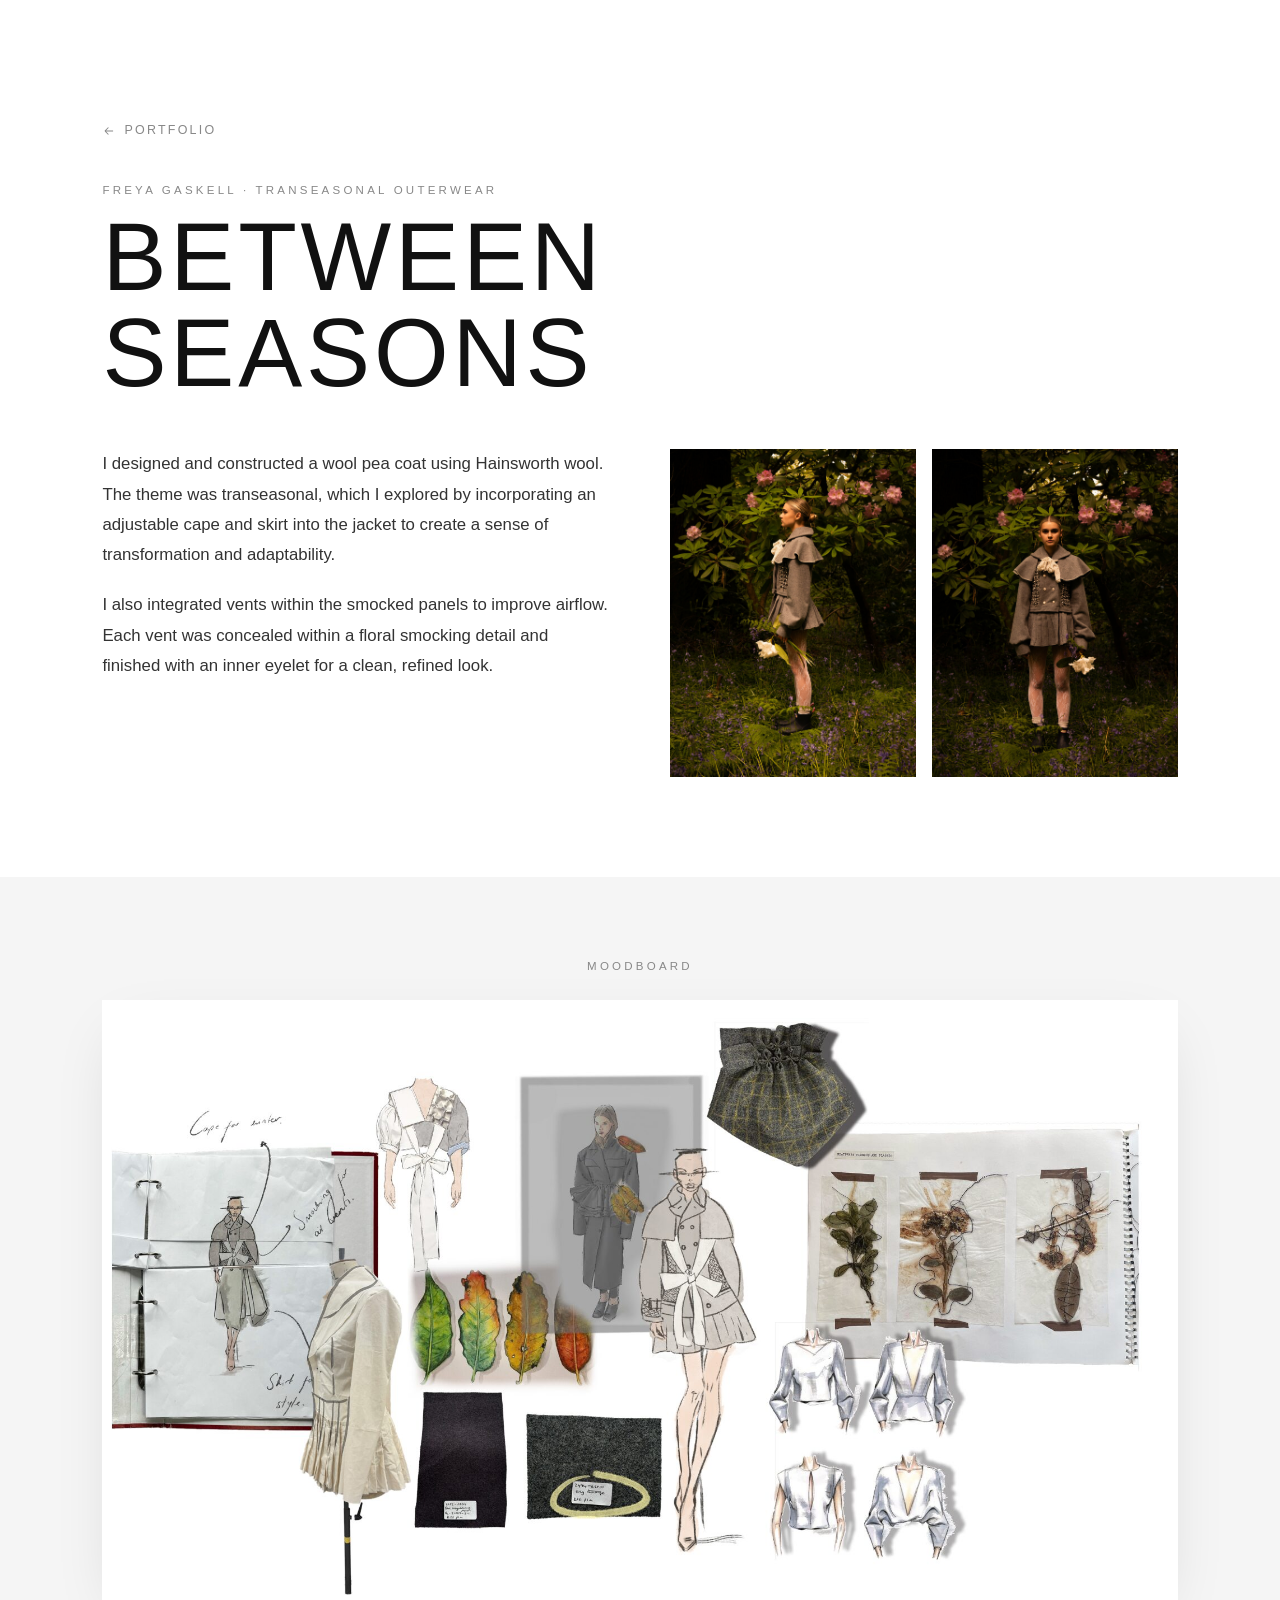
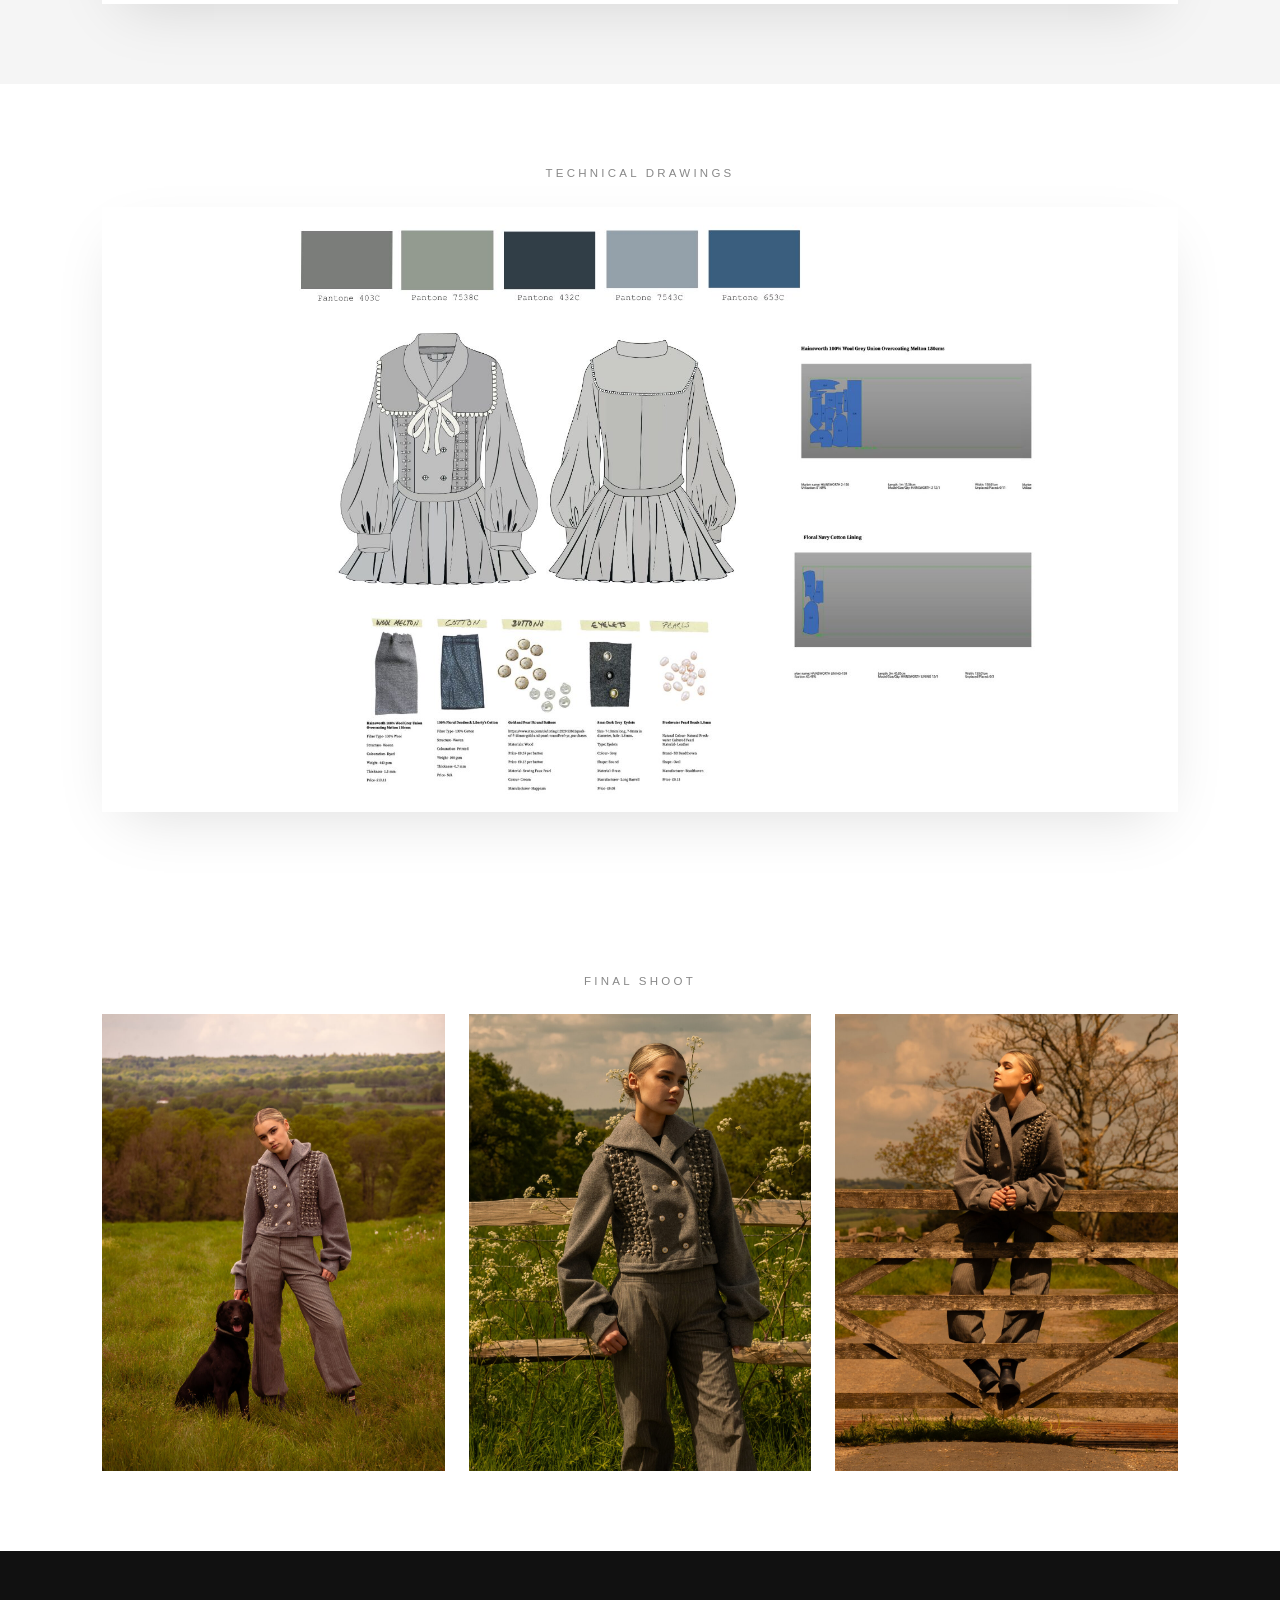
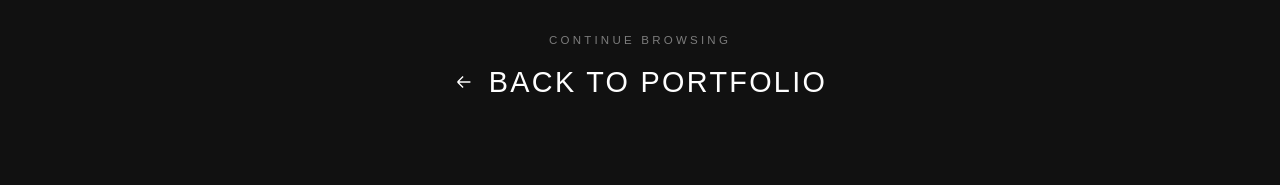
==== projects/between-seasons.html @ a0fbf951 "Add Between Seasons project page with compressed images Co-Authored-By: Claude Sonnet 4.6 <noreply@a" ====
<!DOCTYPE html>
<html lang="en">
<head>
<meta charset="UTF-8">
<meta name="viewport" content="width=device-width, initial-scale=1.0">
<title>Between Seasons — Freya Gaskell</title>
<meta name="description" content="Between Seasons — a transeasonal outerwear project by Freya Gaskell. A wool pea coat constructed using Hainsworth wool, exploring transformation and adaptability.">
<link rel="icon" href="data:image/svg+xml,<svg xmlns='http://www.w3.org/2000/svg' viewBox='0 0 100 100'><text y='.9em' font-size='90'>✦</text></svg>">
<link href="https://fonts.cdnfonts.com/css/glacial-indifference-2" rel="stylesheet">
<style>
  /* ── Reset & Base ── */
  *, *::before, *::after { margin: 0; padding: 0; box-sizing: border-box; }

  :root {
    --gold: #C9A96E;
    --gold-light: rgba(201, 169, 110, 0.15);
    --black: #111;
    --white: #fff;
    --grey: #888;
    --light-grey: #f5f5f5;
    --heading: 'Glacial Indifference', Helvetica, Arial, sans-serif;
    --body: 'Glacial Indifference', Helvetica, Arial, sans-serif;
  }

  html { scroll-behavior: smooth; font-size: 16px; }

  body {
    font-family: var(--body);
    font-weight: 300;
    color: var(--black);
    background: var(--white);
    line-height: 1.6;
    overflow-x: hidden;
    -webkit-font-smoothing: antialiased;
  }

  ::selection { background: var(--gold); color: var(--white); }
  img { display: block; max-width: 100%; }
  a { color: inherit; text-decoration: none; }

  /* ── Fade-in animation ── */
  .reveal {
    opacity: 0;
    transform: translateY(30px);
    transition: opacity 0.8s ease, transform 0.8s ease;
  }
  .reveal.visible { opacity: 1; transform: translateY(0); }

  /* ── Section common ── */
  .page-section {
    width: 100%;
    padding: 100px 8%;
    scroll-margin-top: 56px;
  }

  .section-label {
    font-family: var(--body);
    font-weight: 400;
    font-size: 0.72rem;
    letter-spacing: 0.28em;
    text-transform: uppercase;
    color: var(--grey);
    margin-bottom: 10px;
    display: block;
  }

  /* ═══════════════════════════════════
     STICKY NAV
  ═══════════════════════════════════ */
  .sticky-nav {
    position: fixed;
    top: 0; left: 0; right: 0;
    z-index: 900;
    background: rgba(255,255,255,0.95);
    backdrop-filter: blur(10px);
    -webkit-backdrop-filter: blur(10px);
    display: flex;
    align-items: center;
    justify-content: space-between;
    padding: 16px 8%;
    border-bottom: 1px solid rgba(0,0,0,0.06);
    transform: translateY(-100%);
    transition: transform 0.4s ease;
  }
  .sticky-nav.visible { transform: translateY(0); }

  .sticky-nav-brand {
    font-family: var(--heading);
    font-weight: 400;
    font-size: 0.8rem;
    letter-spacing: 0.22em;
    text-transform: uppercase;
  }

  .sticky-nav-back {
    font-family: var(--body);
    font-weight: 500;
    font-size: 0.78rem;
    letter-spacing: 0.14em;
    text-transform: uppercase;
    color: var(--grey);
    display: inline-flex;
    align-items: center;
    gap: 8px;
    transition: color 0.3s;
  }
  .sticky-nav-back:hover { color: var(--black); }
  .sticky-nav-back svg { width: 14px; height: 14px; }

  /* ═══════════════════════════════════
     BACK TO TOP
  ═══════════════════════════════════ */
  .back-to-top {
    position: fixed;
    bottom: 32px; right: 32px;
    z-index: 800;
    width: 44px; height: 44px;
    border-radius: 50%;
    background: var(--black);
    color: var(--white);
    border: none;
    cursor: pointer;
    display: flex; align-items: center; justify-content: center;
    opacity: 0;
    pointer-events: none;
    transform: translateY(10px);
    transition: opacity 0.3s, transform 0.3s, background 0.3s;
  }
  .back-to-top.visible { opacity: 1; pointer-events: all; transform: translateY(0); }
  .back-to-top:hover { background: var(--gold); }
  .back-to-top svg { width: 18px; height: 18px; }

  /* ═══════════════════════════════════
     PROJECT HERO
  ═══════════════════════════════════ */
  #project-hero {
    padding-top: 120px;
    padding-bottom: 100px;
  }

  .breadcrumb {
    display: inline-flex;
    align-items: center;
    gap: 8px;
    font-family: var(--body);
    font-weight: 400;
    font-size: 0.78rem;
    letter-spacing: 0.18em;
    text-transform: uppercase;
    color: var(--grey);
    margin-bottom: 40px;
    transition: color 0.3s;
  }
  .breadcrumb:hover { color: var(--gold); }
  .breadcrumb svg { width: 14px; height: 14px; }

  .project-title {
    font-family: var(--heading);
    font-weight: 300;
    font-size: clamp(3rem, 7.5vw, 6rem);
    letter-spacing: 0.04em;
    line-height: 1;
    text-transform: uppercase;
    margin-bottom: 48px;
  }

  .hero-grid {
    display: grid;
    grid-template-columns: 1fr 1fr;
    gap: 60px;
    align-items: start;
  }

  .hero-copy p {
    font-family: var(--body);
    font-weight: 300;
    font-size: 1.05rem;
    line-height: 1.8;
    color: #333;
    margin-bottom: 20px;
  }
  .hero-copy p:last-child { margin-bottom: 0; }

  .hero-photos {
    display: grid;
    grid-template-columns: 1fr 1fr;
    gap: 16px;
  }
  .hero-photos .photo {
    aspect-ratio: 3/4;
    overflow: hidden;
    background: var(--light-grey);
    cursor: zoom-in;
  }
  .hero-photos img {
    width: 100%; height: 100%;
    object-fit: cover;
    transition: transform 0.6s ease;
  }
  .hero-photos .photo:hover img { transform: scale(1.03); }

  /* ═══════════════════════════════════
     SPREAD SECTIONS
  ═══════════════════════════════════ */
  .spread-section {
    padding: 80px 8%;
    background: var(--white);
  }
  .spread-section:nth-of-type(even) {
    background: var(--light-grey);
  }

  .spread-label {
    display: block;
    text-align: center;
    font-family: var(--body);
    font-weight: 400;
    font-size: 0.72rem;
    letter-spacing: 0.28em;
    text-transform: uppercase;
    color: var(--grey);
    margin-bottom: 24px;
  }

  .spread {
    width: 100%;
    max-width: 1600px;
    margin: 0 auto;
    aspect-ratio: 16/9;
    background: var(--white);
    overflow: hidden;
    cursor: zoom-in;
    box-shadow: 0 20px 60px -20px rgba(0,0,0,0.15);
  }
  .spread img {
    width: 100%; height: 100%;
    object-fit: contain;
    background: var(--white);
  }

  /* ═══════════════════════════════════
     PHOTO TRIPLE SECTION
  ═══════════════════════════════════ */
  .photo-triple-section {
    padding: 80px 8%;
  }
  .photo-triple {
    display: grid;
    grid-template-columns: 1fr 1fr 1fr;
    gap: 24px;
    max-width: 1400px;
    margin: 0 auto;
  }
  .photo-triple .photo {
    aspect-ratio: 3/4;
    overflow: hidden;
    background: var(--light-grey);
    cursor: zoom-in;
  }
  .photo-triple img {
    width: 100%; height: 100%;
    object-fit: cover;
    transition: transform 0.6s ease;
  }
  .photo-triple .photo:hover img { transform: scale(1.02); }

  /* ═══════════════════════════════════
     PROJECT FOOTER
  ═══════════════════════════════════ */
  .project-footer {
    background: var(--black);
    color: var(--white);
    padding: 80px 8%;
    text-align: center;
  }
  .project-footer .section-label { color: rgba(255,255,255,0.45); }
  .project-footer a {
    font-family: var(--heading);
    font-weight: 300;
    font-size: clamp(1.2rem, 3vw, 1.8rem);
    letter-spacing: 0.08em;
    text-transform: uppercase;
    display: inline-flex;
    align-items: center;
    gap: 14px;
    transition: color 0.3s;
  }
  .project-footer a:hover { color: var(--gold); }
  .project-footer a svg { width: 22px; height: 22px; }

  /* ═══════════════════════════════════
     LIGHTBOX
  ═══════════════════════════════════ */
  .lightbox {
    position: fixed;
    inset: 0;
    background: rgba(0,0,0,0.95);
    z-index: 1100;
    opacity: 0;
    pointer-events: none;
    transition: opacity 0.3s ease;
    display: flex;
    align-items: center;
    justify-content: center;
    padding: 40px;
    cursor: zoom-out;
  }
  .lightbox.active { opacity: 1; pointer-events: all; }
  .lightbox img {
    max-width: 100%;
    max-height: 100%;
    object-fit: contain;
  }
  .lightbox-close {
    position: absolute;
    top: 24px; right: 24px;
    width: 44px; height: 44px;
    border-radius: 50%;
    background: rgba(255,255,255,0.1);
    color: var(--white);
    border: none;
    cursor: pointer;
    display: flex;
    align-items: center;
    justify-content: center;
    transition: background 0.3s;
  }
  .lightbox-close:hover { background: rgba(255,255,255,0.2); }
  .lightbox-close svg { width: 22px; height: 22px; }

  /* ═══════════════════════════════════
     RESPONSIVE
  ═══════════════════════════════════ */
  @media (max-width: 900px) {
    .hero-grid { grid-template-columns: 1fr; gap: 40px; }
    .photo-triple { grid-template-columns: 1fr 1fr; }
  }

  @media (max-width: 600px) {
    .page-section { padding: 60px 5%; }
    .spread-section, .photo-triple-section { padding: 50px 5%; }
    #project-hero { padding-top: 90px; padding-bottom: 60px; }
    .project-title { font-size: clamp(2.2rem, 10vw, 3.5rem); letter-spacing: 0.02em; }
    .breadcrumb { margin-bottom: 28px; font-size: 0.7rem; }
    .hero-copy p { font-size: 0.95rem; }
    .hero-photos { gap: 10px; }
    .photo-triple { grid-template-columns: 1fr; gap: 16px; }
    .spread { box-shadow: 0 10px 30px -10px rgba(0,0,0,0.15); }
    .back-to-top { bottom: 20px; right: 20px; width: 38px; height: 38px; }
    .lightbox { padding: 20px; }
    .lightbox-close { top: 14px; right: 14px; width: 38px; height: 38px; }
  }
</style>
</head>
<body>

<!-- ════════ STICKY NAV ════════ -->
<nav class="sticky-nav" id="stickyNav" aria-label="Project navigation">
  <a href="../index.html#portfolio" class="sticky-nav-back">
    <svg viewBox="0 0 24 24" fill="none" stroke="currentColor" stroke-width="1.8"><path d="M19 12H5m0 0l6-6m-6 6l6 6"/></svg>
    Back to Portfolio
  </a>
  <a href="../index.html" class="sticky-nav-brand">Freya Gaskell</a>
</nav>

<!-- ════════ BACK TO TOP ════════ -->
<button class="back-to-top" id="backToTop" aria-label="Back to top">
  <svg viewBox="0 0 24 24" fill="none" stroke="currentColor" stroke-width="1.5"><path d="M12 19V5m0 0l-6 6m6-6l6 6"/></svg>
</button>

<!-- ════════ PROJECT HERO ════════ -->
<section id="project-hero" class="page-section">
  <a href="../index.html#portfolio" class="breadcrumb reveal">
    <svg viewBox="0 0 24 24" fill="none" stroke="currentColor" stroke-width="1.8"><path d="M19 12H5m0 0l6-6m-6 6l6 6"/></svg>
    Portfolio
  </a>

  <span class="section-label reveal">Freya Gaskell · Transeasonal Outerwear</span>
  <h1 class="project-title reveal">Between<br>Seasons</h1>

  <div class="hero-grid">
    <div class="hero-copy reveal">
      <p>I designed and constructed a wool pea coat using Hainsworth wool. The theme was transeasonal, which I explored by incorporating an adjustable cape and skirt into the jacket to create a sense of transformation and adaptability.</p>
      <p>I also integrated vents within the smocked panels to improve airflow. Each vent was concealed within a floral smocking detail and finished with an inner eyelet for a clean, refined look.</p>
    </div>
    <div class="hero-photos reveal">
      <div class="photo" data-zoom="../img/between-seasons/01.jpg">
        <img src="../img/between-seasons/01.jpg" alt="Between Seasons — front view" loading="lazy">
      </div>
      <div class="photo" data-zoom="../img/between-seasons/02.jpg">
        <img src="../img/between-seasons/02.jpg" alt="Between Seasons — side view" loading="lazy">
      </div>
    </div>
  </div>
</section>

<!-- ════════ MOODBOARD ════════ -->
<section class="spread-section">
  <span class="spread-label reveal">Moodboard</span>
  <div class="spread reveal" data-zoom="../img/between-seasons/spread-moodboard.jpg">
    <img src="../img/between-seasons/spread-moodboard.jpg" alt="Between Seasons moodboard — transeasonal outerwear research and development" loading="lazy">
  </div>
</section>

<!-- ════════ TECHNICAL DRAWINGS ════════ -->
<section class="spread-section">
  <span class="spread-label reveal">Technical Drawings</span>
  <div class="spread reveal" data-zoom="../img/between-seasons/spread-technical.jpg">
    <img src="../img/between-seasons/spread-technical.jpg" alt="Between Seasons technical drawings — construction details, materials and pattern" loading="lazy">
  </div>
</section>

<!-- ════════ FINAL SHOOT ════════ -->
<section class="photo-triple-section">
  <span class="spread-label reveal">Final Shoot</span>
  <div class="photo-triple">
    <div class="photo reveal" data-zoom="../img/between-seasons/03.jpg">
      <img src="../img/between-seasons/03.jpg" alt="Between Seasons — final shoot" loading="lazy">
    </div>
    <div class="photo reveal" data-zoom="../img/between-seasons/04.jpg">
      <img src="../img/between-seasons/04.jpg" alt="Between Seasons — final shoot" loading="lazy">
    </div>
    <div class="photo reveal" data-zoom="../img/between-seasons/05.jpg">
      <img src="../img/between-seasons/05.jpg" alt="Between Seasons — final shoot" loading="lazy">
    </div>
  </div>
</section>

<!-- ════════ PROJECT FOOTER ════════ -->
<section class="project-footer">
  <span class="section-label reveal">Continue browsing</span>
  <a href="../index.html#portfolio" class="reveal">
    <svg viewBox="0 0 24 24" fill="none" stroke="currentColor" stroke-width="1.5"><path d="M19 12H5m0 0l6-6m-6 6l6 6"/></svg>
    Back to Portfolio
  </a>
</section>

<!-- ════════ LIGHTBOX ════════ -->
<div class="lightbox" id="lightbox" role="dialog" aria-modal="true" aria-label="Image viewer">
  <button class="lightbox-close" id="lightboxClose" aria-label="Close">
    <svg viewBox="0 0 24 24" fill="none" stroke="currentColor" stroke-width="1.8"><path d="M6 6l12 12M6 18L18 6"/></svg>
  </button>
  <img id="lightboxImg" src="" alt="">
</div>

<script>
(function() {
  /* ── Reveal on scroll ── */
  const revealEls = document.querySelectorAll('.reveal');
  const observer = new IntersectionObserver((entries) => {
    entries.forEach(entry => {
      if (entry.isIntersecting) {
        entry.target.classList.add('visible');
        observer.unobserve(entry.target);
      }
    });
  }, { threshold: 0.12 });
  revealEls.forEach(el => observer.observe(el));

  /* ── Sticky nav ── */
  const stickyNav = document.getElementById('stickyNav');
  function updateStickyNav() {
    stickyNav.classList.toggle('visible', window.scrollY > 200);
  }
  window.addEventListener('scroll', updateStickyNav, { passive: true });
  updateStickyNav();

  /* ── Back to top ── */
  const backToTop = document.getElementById('backToTop');
  window.addEventListener('scroll', () => {
    backToTop.classList.toggle('visible', window.scrollY > window.innerHeight);
  }, { passive: true });
  backToTop.addEventListener('click', () => {
    window.scrollTo({ top: 0, behavior: 'smooth' });
  });

  /* ── Lightbox ── */
  const lightbox = document.getElementById('lightbox');
  const lightboxImg = document.getElementById('lightboxImg');
  const lightboxClose = document.getElementById('lightboxClose');

  function openLightbox(src, alt) {
    lightboxImg.src = src;
    lightboxImg.alt = alt || '';
    lightbox.classList.add('active');
    document.body.style.overflow = 'hidden';
  }
  function closeLightbox() {
    lightbox.classList.remove('active');
    document.body.style.overflow = '';
  }

  document.querySelectorAll('[data-zoom]').forEach(el => {
    el.addEventListener('click', () => {
      const src = el.getAttribute('data-zoom');
      const img = el.querySelector('img');
      openLightbox(src, img ? img.alt : '');
    });
  });

  lightbox.addEventListener('click', (e) => {
    if (e.target === lightbox || e.target === lightboxImg) closeLightbox();
  });
  lightboxClose.addEventListener('click', closeLightbox);
  document.addEventListener('keydown', e => {
    if (e.key === 'Escape' && lightbox.classList.contains('active')) closeLightbox();
  });
})();
</script>
</body>
</html>
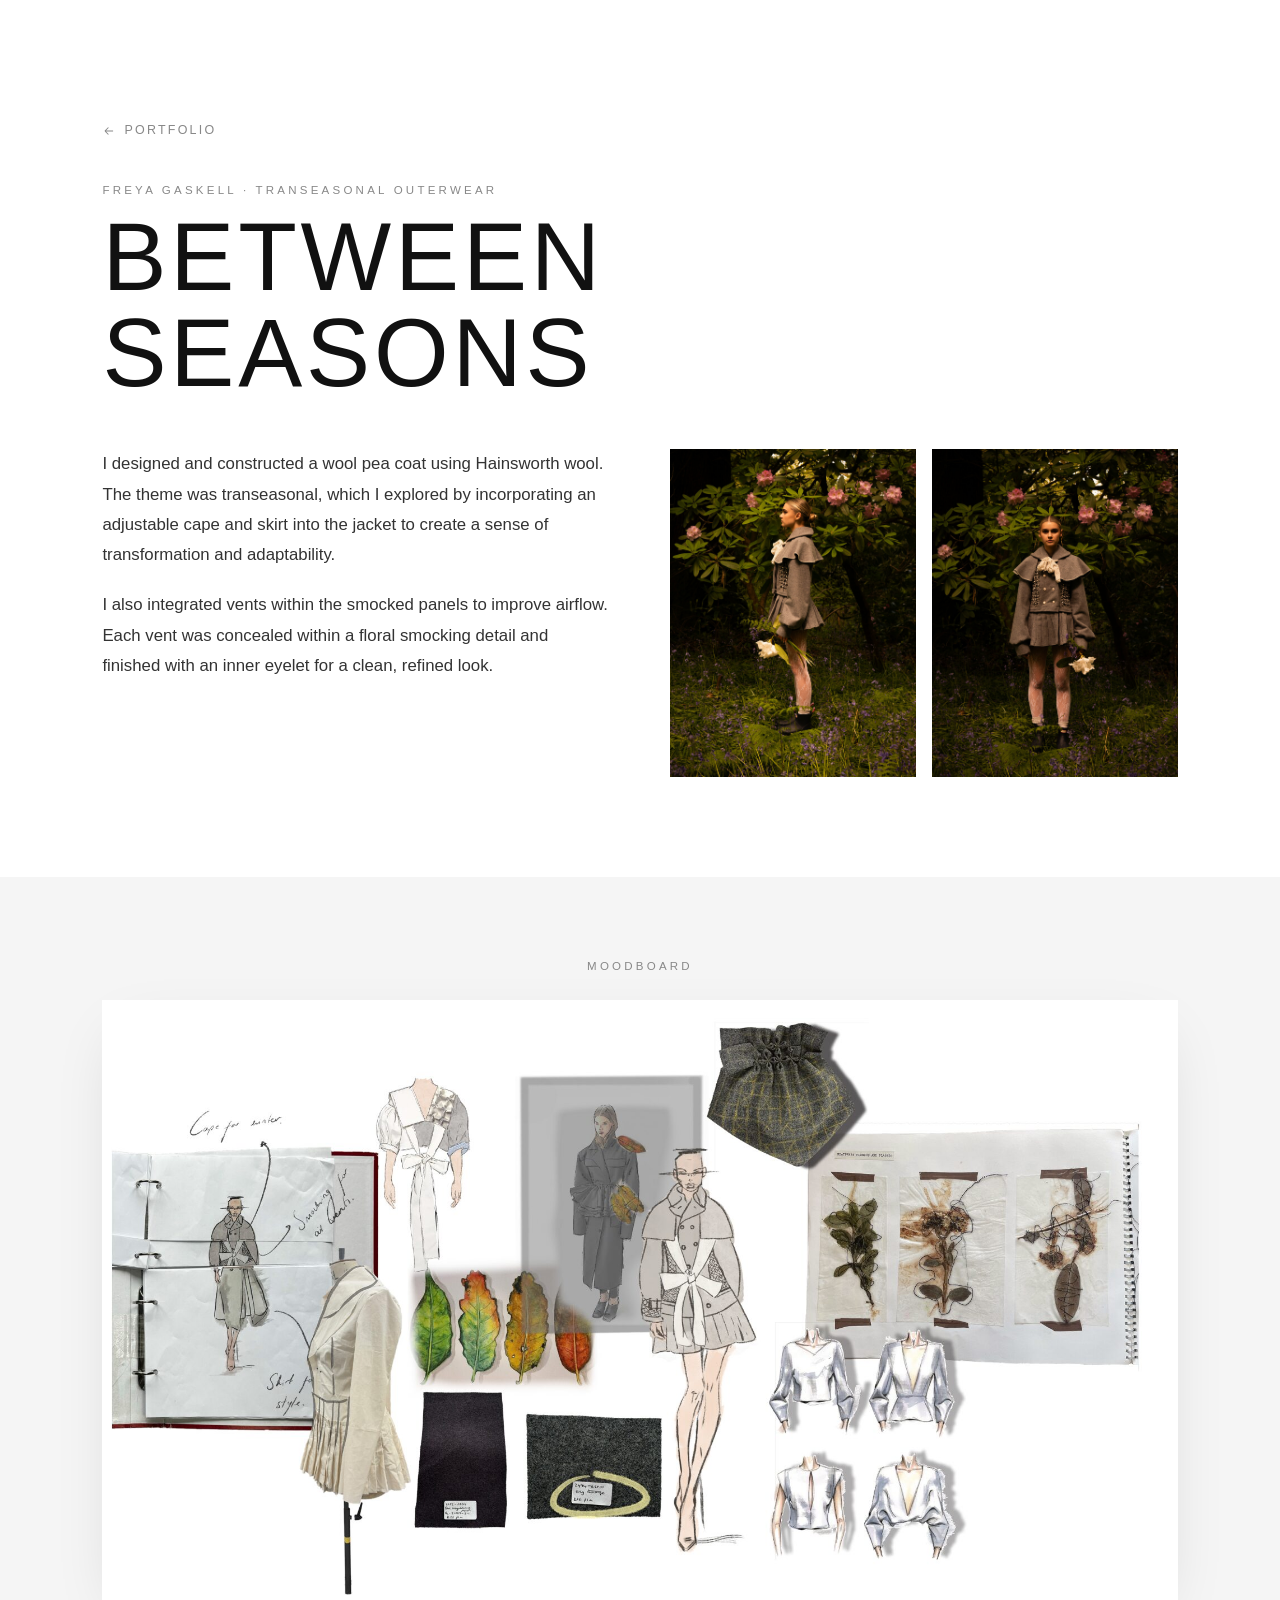
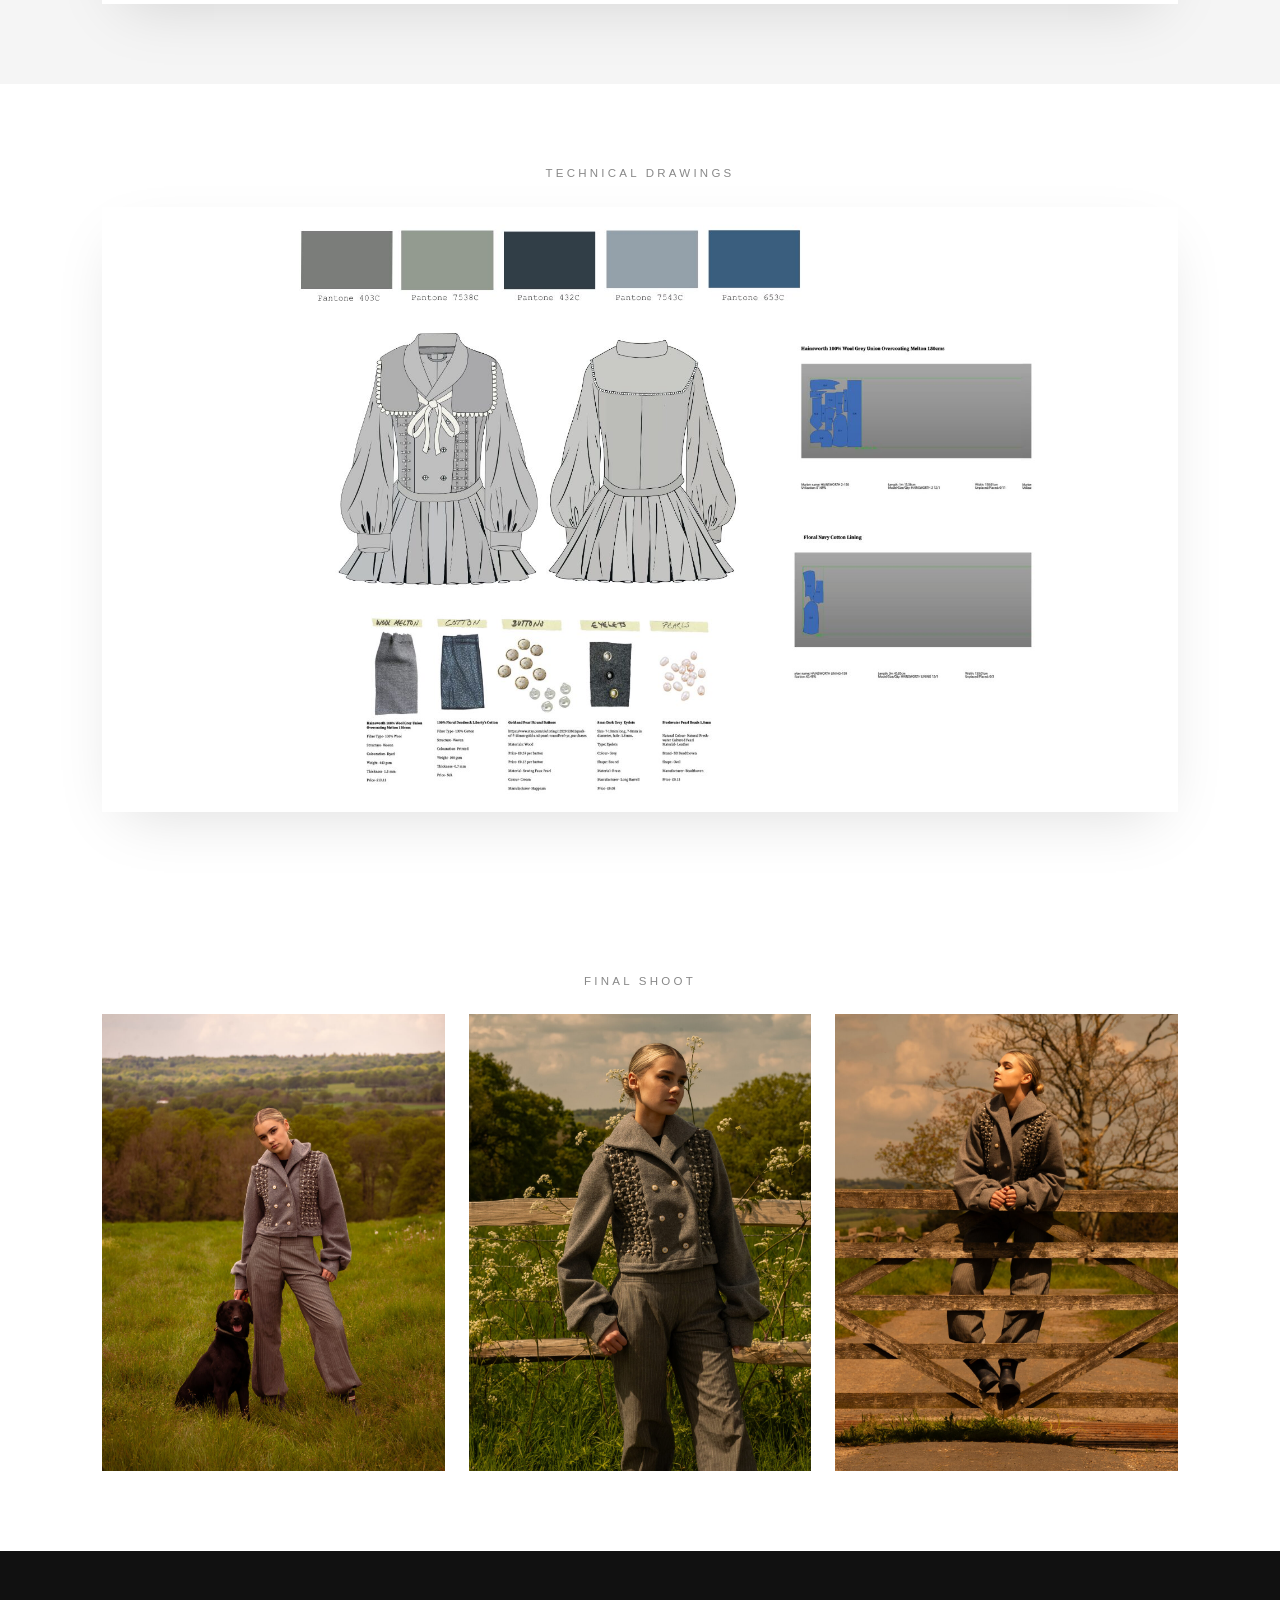
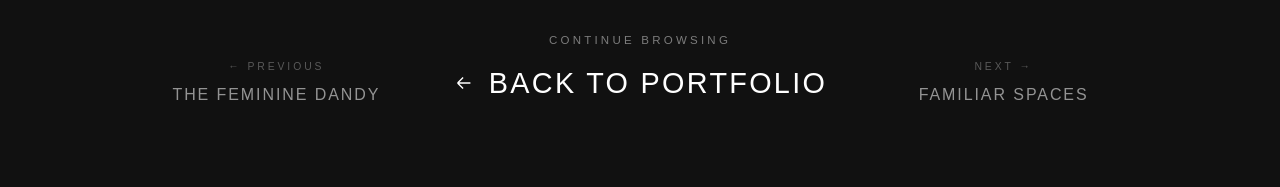
==== commit 130280ba: "UX improvements: shared CSS/JS, prev/next nav, perf & accessibility fixes - Extract shared styles to" ====
--- a/projects/between-seasons.html
+++ b/projects/between-seasons.html
@@ -5,242 +5,31 @@
 <meta name="viewport" content="width=device-width, initial-scale=1.0">
 <title>Between Seasons — Freya Gaskell</title>
 <meta name="description" content="Between Seasons — a transeasonal outerwear project by Freya Gaskell. A wool pea coat constructed using Hainsworth wool, exploring transformation and adaptability.">
+<!-- Open Graph -->
+<meta property="og:type" content="article">
+<meta property="og:url" content="https://freyagaskell.com/projects/between-seasons.html">
+<meta property="og:title" content="Between Seasons — Freya Gaskell">
+<meta property="og:description" content="Between Seasons — a transeasonal outerwear project by Freya Gaskell. A wool pea coat constructed using Hainsworth wool, exploring transformation and adaptability.">
+<meta property="og:image" content="https://freyagaskell.com/img/between-seasons/01.jpg">
+<!-- Twitter Card -->
+<meta name="twitter:card" content="summary_large_image">
+<meta name="twitter:title" content="Between Seasons — Freya Gaskell">
+<meta name="twitter:description" content="A transeasonal wool pea coat with an adjustable cape and smocked vents, constructed in Hainsworth wool.">
+<meta name="twitter:image" content="https://freyagaskell.com/img/between-seasons/01.jpg">
 <link rel="icon" href="data:image/svg+xml,<svg xmlns='http://www.w3.org/2000/svg' viewBox='0 0 100 100'><text y='.9em' font-size='90'>✦</text></svg>">
+<link rel="preconnect" href="https://fonts.cdnfonts.com" crossorigin>
 <link href="https://fonts.cdnfonts.com/css/glacial-indifference-2" rel="stylesheet">
+<link rel="stylesheet" href="../styles.css">
 <style>
-  /* ── Reset & Base ── */
-  *, *::before, *::after { margin: 0; padding: 0; box-sizing: border-box; }
-
-  :root {
-    --gold: #C9A96E;
-    --gold-light: rgba(201, 169, 110, 0.15);
-    --black: #111;
-    --white: #fff;
-    --grey: #888;
-    --light-grey: #f5f5f5;
-    --heading: 'Glacial Indifference', Helvetica, Arial, sans-serif;
-    --body: 'Glacial Indifference', Helvetica, Arial, sans-serif;
-  }
-
-  html { scroll-behavior: smooth; font-size: 16px; }
-
-  body {
-    font-family: var(--body);
-    font-weight: 300;
-    color: var(--black);
-    background: var(--white);
-    line-height: 1.6;
-    overflow-x: hidden;
-    -webkit-font-smoothing: antialiased;
-  }
-
-  ::selection { background: var(--gold); color: var(--white); }
-  img { display: block; max-width: 100%; }
-  a { color: inherit; text-decoration: none; }
-
-  /* ── Fade-in animation ── */
-  .reveal {
-    opacity: 0;
-    transform: translateY(30px);
-    transition: opacity 0.8s ease, transform 0.8s ease;
-  }
-  .reveal.visible { opacity: 1; transform: translateY(0); }
-
-  /* ── Section common ── */
-  .page-section {
-    width: 100%;
-    padding: 100px 8%;
-    scroll-margin-top: 56px;
-  }
-
-  .section-label {
-    font-family: var(--body);
-    font-weight: 400;
-    font-size: 0.72rem;
-    letter-spacing: 0.28em;
-    text-transform: uppercase;
-    color: var(--grey);
-    margin-bottom: 10px;
-    display: block;
-  }
-
-  /* ═══════════════════════════════════
-     STICKY NAV
-  ═══════════════════════════════════ */
-  .sticky-nav {
-    position: fixed;
-    top: 0; left: 0; right: 0;
-    z-index: 900;
-    background: rgba(255,255,255,0.95);
-    backdrop-filter: blur(10px);
-    -webkit-backdrop-filter: blur(10px);
-    display: flex;
-    align-items: center;
-    justify-content: space-between;
-    padding: 16px 8%;
-    border-bottom: 1px solid rgba(0,0,0,0.06);
-    transform: translateY(-100%);
-    transition: transform 0.4s ease;
-  }
-  .sticky-nav.visible { transform: translateY(0); }
-
-  .sticky-nav-brand {
-    font-family: var(--heading);
-    font-weight: 400;
-    font-size: 0.8rem;
-    letter-spacing: 0.22em;
-    text-transform: uppercase;
-  }
-
-  .sticky-nav-back {
-    font-family: var(--body);
-    font-weight: 500;
-    font-size: 0.78rem;
-    letter-spacing: 0.14em;
-    text-transform: uppercase;
-    color: var(--grey);
-    display: inline-flex;
-    align-items: center;
-    gap: 8px;
-    transition: color 0.3s;
-  }
-  .sticky-nav-back:hover { color: var(--black); }
-  .sticky-nav-back svg { width: 14px; height: 14px; }
-
-  /* ═══════════════════════════════════
-     BACK TO TOP
-  ═══════════════════════════════════ */
-  .back-to-top {
-    position: fixed;
-    bottom: 32px; right: 32px;
-    z-index: 800;
-    width: 44px; height: 44px;
-    border-radius: 50%;
-    background: var(--black);
-    color: var(--white);
-    border: none;
-    cursor: pointer;
-    display: flex; align-items: center; justify-content: center;
-    opacity: 0;
-    pointer-events: none;
-    transform: translateY(10px);
-    transition: opacity 0.3s, transform 0.3s, background 0.3s;
-  }
-  .back-to-top.visible { opacity: 1; pointer-events: all; transform: translateY(0); }
-  .back-to-top:hover { background: var(--gold); }
-  .back-to-top svg { width: 18px; height: 18px; }
-
-  /* ═══════════════════════════════════
-     PROJECT HERO
-  ═══════════════════════════════════ */
-  #project-hero {
-    padding-top: 120px;
-    padding-bottom: 100px;
-  }
-
-  .breadcrumb {
-    display: inline-flex;
-    align-items: center;
-    gap: 8px;
-    font-family: var(--body);
-    font-weight: 400;
-    font-size: 0.78rem;
-    letter-spacing: 0.18em;
-    text-transform: uppercase;
-    color: var(--grey);
-    margin-bottom: 40px;
-    transition: color 0.3s;
-  }
-  .breadcrumb:hover { color: var(--gold); }
-  .breadcrumb svg { width: 14px; height: 14px; }
-
-  .project-title {
-    font-family: var(--heading);
-    font-weight: 300;
-    font-size: clamp(3rem, 7.5vw, 6rem);
-    letter-spacing: 0.04em;
-    line-height: 1;
-    text-transform: uppercase;
-    margin-bottom: 48px;
-  }
-
-  .hero-grid {
-    display: grid;
-    grid-template-columns: 1fr 1fr;
-    gap: 60px;
-    align-items: start;
-  }
-
-  .hero-copy p {
-    font-family: var(--body);
-    font-weight: 300;
-    font-size: 1.05rem;
-    line-height: 1.8;
-    color: #333;
-    margin-bottom: 20px;
-  }
-  .hero-copy p:last-child { margin-bottom: 0; }
-
-  .hero-photos {
-    display: grid;
-    grid-template-columns: 1fr 1fr;
-    gap: 16px;
-  }
+  /* ── Page-specific: hero photo aspect ratio ── */
   .hero-photos .photo {
     aspect-ratio: 3/4;
     overflow: hidden;
     background: var(--light-grey);
     cursor: zoom-in;
   }
-  .hero-photos img {
-    width: 100%; height: 100%;
-    object-fit: cover;
-    transition: transform 0.6s ease;
-  }
-  .hero-photos .photo:hover img { transform: scale(1.03); }
 
-  /* ═══════════════════════════════════
-     SPREAD SECTIONS
-  ═══════════════════════════════════ */
-  .spread-section {
-    padding: 80px 8%;
-    background: var(--white);
-  }
-  .spread-section:nth-of-type(even) {
-    background: var(--light-grey);
-  }
-
-  .spread-label {
-    display: block;
-    text-align: center;
-    font-family: var(--body);
-    font-weight: 400;
-    font-size: 0.72rem;
-    letter-spacing: 0.28em;
-    text-transform: uppercase;
-    color: var(--grey);
-    margin-bottom: 24px;
-  }
-
-  .spread {
-    width: 100%;
-    max-width: 1600px;
-    margin: 0 auto;
-    aspect-ratio: 16/9;
-    background: var(--white);
-    overflow: hidden;
-    cursor: zoom-in;
-    box-shadow: 0 20px 60px -20px rgba(0,0,0,0.15);
-  }
-  .spread img {
-    width: 100%; height: 100%;
-    object-fit: contain;
-    background: var(--white);
-  }
-
-  /* ═══════════════════════════════════
-     PHOTO TRIPLE SECTION
-  ═══════════════════════════════════ */
+  /* ── Page-specific: photo triple layout ── */
   .photo-triple-section {
     padding: 80px 8%;
   }
@@ -264,91 +53,12 @@
   }
   .photo-triple .photo:hover img { transform: scale(1.02); }
 
-  /* ═══════════════════════════════════
-     PROJECT FOOTER
-  ═══════════════════════════════════ */
-  .project-footer {
-    background: var(--black);
-    color: var(--white);
-    padding: 80px 8%;
-    text-align: center;
-  }
-  .project-footer .section-label { color: rgba(255,255,255,0.45); }
-  .project-footer a {
-    font-family: var(--heading);
-    font-weight: 300;
-    font-size: clamp(1.2rem, 3vw, 1.8rem);
-    letter-spacing: 0.08em;
-    text-transform: uppercase;
-    display: inline-flex;
-    align-items: center;
-    gap: 14px;
-    transition: color 0.3s;
-  }
-  .project-footer a:hover { color: var(--gold); }
-  .project-footer a svg { width: 22px; height: 22px; }
-
-  /* ═══════════════════════════════════
-     LIGHTBOX
-  ═══════════════════════════════════ */
-  .lightbox {
-    position: fixed;
-    inset: 0;
-    background: rgba(0,0,0,0.95);
-    z-index: 1100;
-    opacity: 0;
-    pointer-events: none;
-    transition: opacity 0.3s ease;
-    display: flex;
-    align-items: center;
-    justify-content: center;
-    padding: 40px;
-    cursor: zoom-out;
-  }
-  .lightbox.active { opacity: 1; pointer-events: all; }
-  .lightbox img {
-    max-width: 100%;
-    max-height: 100%;
-    object-fit: contain;
-  }
-  .lightbox-close {
-    position: absolute;
-    top: 24px; right: 24px;
-    width: 44px; height: 44px;
-    border-radius: 50%;
-    background: rgba(255,255,255,0.1);
-    color: var(--white);
-    border: none;
-    cursor: pointer;
-    display: flex;
-    align-items: center;
-    justify-content: center;
-    transition: background 0.3s;
-  }
-  .lightbox-close:hover { background: rgba(255,255,255,0.2); }
-  .lightbox-close svg { width: 22px; height: 22px; }
-
-  /* ═══════════════════════════════════
-     RESPONSIVE
-  ═══════════════════════════════════ */
   @media (max-width: 900px) {
-    .hero-grid { grid-template-columns: 1fr; gap: 40px; }
     .photo-triple { grid-template-columns: 1fr 1fr; }
   }
 
   @media (max-width: 600px) {
-    .page-section { padding: 60px 5%; }
-    .spread-section, .photo-triple-section { padding: 50px 5%; }
-    #project-hero { padding-top: 90px; padding-bottom: 60px; }
-    .project-title { font-size: clamp(2.2rem, 10vw, 3.5rem); letter-spacing: 0.02em; }
-    .breadcrumb { margin-bottom: 28px; font-size: 0.7rem; }
-    .hero-copy p { font-size: 0.95rem; }
-    .hero-photos { gap: 10px; }
     .photo-triple { grid-template-columns: 1fr; gap: 16px; }
-    .spread { box-shadow: 0 10px 30px -10px rgba(0,0,0,0.15); }
-    .back-to-top { bottom: 20px; right: 20px; width: 38px; height: 38px; }
-    .lightbox { padding: 20px; }
-    .lightbox-close { top: 14px; right: 14px; width: 38px; height: 38px; }
   }
 </style>
 </head>
@@ -356,11 +66,11 @@
 
 <!-- ════════ STICKY NAV ════════ -->
 <nav class="sticky-nav" id="stickyNav" aria-label="Project navigation">
-  <a href="../index.html#portfolio" class="sticky-nav-back">
+  <a href="/#portfolio" class="sticky-nav-back">
     <svg viewBox="0 0 24 24" fill="none" stroke="currentColor" stroke-width="1.8"><path d="M19 12H5m0 0l6-6m-6 6l6 6"/></svg>
     Back to Portfolio
   </a>
-  <a href="../index.html" class="sticky-nav-brand">Freya Gaskell</a>
+  <a href="/" class="sticky-nav-brand">Freya Gaskell</a>
 </nav>
 
 <!-- ════════ BACK TO TOP ════════ -->
@@ -370,20 +80,20 @@
 
 <!-- ════════ PROJECT HERO ════════ -->
 <section id="project-hero" class="page-section">
-  <a href="../index.html#portfolio" class="breadcrumb reveal">
+  <a href="/#portfolio" class="breadcrumb">
     <svg viewBox="0 0 24 24" fill="none" stroke="currentColor" stroke-width="1.8"><path d="M19 12H5m0 0l6-6m-6 6l6 6"/></svg>
     Portfolio
   </a>
 
-  <span class="section-label reveal">Freya Gaskell · Transeasonal Outerwear</span>
-  <h1 class="project-title reveal">Between<br>Seasons</h1>
+  <span class="section-label">Freya Gaskell · Transeasonal Outerwear</span>
+  <h1 class="project-title">Between<br>Seasons</h1>
 
   <div class="hero-grid">
-    <div class="hero-copy reveal">
+    <div class="hero-copy">
       <p>I designed and constructed a wool pea coat using Hainsworth wool. The theme was transeasonal, which I explored by incorporating an adjustable cape and skirt into the jacket to create a sense of transformation and adaptability.</p>
       <p>I also integrated vents within the smocked panels to improve airflow. Each vent was concealed within a floral smocking detail and finished with an inner eyelet for a clean, refined look.</p>
     </div>
-    <div class="hero-photos reveal">
+    <div class="hero-photos">
       <div class="photo" data-zoom="../img/between-seasons/01.jpg">
         <img src="../img/between-seasons/01.jpg" alt="Between Seasons — front view" loading="lazy">
       </div>
@@ -429,10 +139,20 @@
 <!-- ════════ PROJECT FOOTER ════════ -->
 <section class="project-footer">
   <span class="section-label reveal">Continue browsing</span>
-  <a href="../index.html#portfolio" class="reveal">
-    <svg viewBox="0 0 24 24" fill="none" stroke="currentColor" stroke-width="1.5"><path d="M19 12H5m0 0l6-6m-6 6l6 6"/></svg>
-    Back to Portfolio
-  </a>
+  <div class="project-footer-inner reveal">
+    <a href="the-feminine-dandy.html" class="project-nav-link project-nav-link--prev">
+      <span class="nav-direction">← Previous</span>
+      <span>The Feminine Dandy</span>
+    </a>
+    <a href="/#portfolio" class="project-footer-back">
+      <svg viewBox="0 0 24 24" fill="none" stroke="currentColor" stroke-width="1.5"><path d="M19 12H5m0 0l6-6m-6 6l6 6"/></svg>
+      Back to Portfolio
+    </a>
+    <a href="familiar-spaces.html" class="project-nav-link project-nav-link--next">
+      <span class="nav-direction">Next →</span>
+      <span>Familiar Spaces</span>
+    </a>
+  </div>
 </section>
 
 <!-- ════════ LIGHTBOX ════════ -->
@@ -443,69 +163,6 @@
   <img id="lightboxImg" src="" alt="">
 </div>
 
-<script>
-(function() {
-  /* ── Reveal on scroll ── */
-  const revealEls = document.querySelectorAll('.reveal');
-  const observer = new IntersectionObserver((entries) => {
-    entries.forEach(entry => {
-      if (entry.isIntersecting) {
-        entry.target.classList.add('visible');
-        observer.unobserve(entry.target);
-      }
-    });
-  }, { threshold: 0.12 });
-  revealEls.forEach(el => observer.observe(el));
-
-  /* ── Sticky nav ── */
-  const stickyNav = document.getElementById('stickyNav');
-  function updateStickyNav() {
-    stickyNav.classList.toggle('visible', window.scrollY > 200);
-  }
-  window.addEventListener('scroll', updateStickyNav, { passive: true });
-  updateStickyNav();
-
-  /* ── Back to top ── */
-  const backToTop = document.getElementById('backToTop');
-  window.addEventListener('scroll', () => {
-    backToTop.classList.toggle('visible', window.scrollY > window.innerHeight);
-  }, { passive: true });
-  backToTop.addEventListener('click', () => {
-    window.scrollTo({ top: 0, behavior: 'smooth' });
-  });
-
-  /* ── Lightbox ── */
-  const lightbox = document.getElementById('lightbox');
-  const lightboxImg = document.getElementById('lightboxImg');
-  const lightboxClose = document.getElementById('lightboxClose');
-
-  function openLightbox(src, alt) {
-    lightboxImg.src = src;
-    lightboxImg.alt = alt || '';
-    lightbox.classList.add('active');
-    document.body.style.overflow = 'hidden';
-  }
-  function closeLightbox() {
-    lightbox.classList.remove('active');
-    document.body.style.overflow = '';
-  }
-
-  document.querySelectorAll('[data-zoom]').forEach(el => {
-    el.addEventListener('click', () => {
-      const src = el.getAttribute('data-zoom');
-      const img = el.querySelector('img');
-      openLightbox(src, img ? img.alt : '');
-    });
-  });
-
-  lightbox.addEventListener('click', (e) => {
-    if (e.target === lightbox || e.target === lightboxImg) closeLightbox();
-  });
-  lightboxClose.addEventListener('click', closeLightbox);
-  document.addEventListener('keydown', e => {
-    if (e.key === 'Escape' && lightbox.classList.contains('active')) closeLightbox();
-  });
-})();
-</script>
+<script src="../scripts.js" defer></script>
 </body>
 </html>
--- a/styles.css
+++ b/styles.css
@@ -0,0 +1,441 @@
+/* ── Reset & Base ── */
+*, *::before, *::after { margin: 0; padding: 0; box-sizing: border-box; }
+
+:root {
+  --gold: #C9A96E;
+  --gold-light: rgba(201, 169, 110, 0.15);
+  --black: #111;
+  --white: #fff;
+  --grey: #888;
+  --light-grey: #f5f5f5;
+  --heading: 'Glacial Indifference', Helvetica, Arial, sans-serif;
+  --body: 'Glacial Indifference', Helvetica, Arial, sans-serif;
+}
+
+html {
+  scroll-behavior: smooth;
+  font-size: 16px;
+}
+
+body {
+  font-family: var(--body);
+  font-weight: 300;
+  color: var(--black);
+  background: var(--white);
+  line-height: 1.6;
+  overflow-x: hidden;
+  -webkit-font-smoothing: antialiased;
+}
+
+::selection {
+  background: var(--gold);
+  color: var(--white);
+}
+
+img { display: block; max-width: 100%; }
+
+a {
+  color: inherit;
+  text-decoration: none;
+}
+
+/* ── Fade-in animation ── */
+.reveal {
+  opacity: 0;
+  transform: translateY(30px);
+  transition: opacity 0.8s ease, transform 0.8s ease;
+  transition-delay: var(--delay, 0ms);
+}
+.reveal.visible {
+  opacity: 1;
+  transform: translateY(0);
+}
+
+/* ── Section label ── */
+.section-label {
+  font-family: var(--body);
+  font-weight: 400;
+  font-size: 0.72rem;
+  letter-spacing: 0.28em;
+  text-transform: uppercase;
+  color: var(--grey);
+  margin-bottom: 10px;
+  display: block;
+}
+
+#contact .section-label {
+  color: rgba(255,255,255,0.45);
+}
+
+/* ═══════════════════════════════════
+   STICKY NAV
+═══════════════════════════════════ */
+.sticky-nav {
+  position: fixed;
+  top: 0;
+  left: 0;
+  right: 0;
+  z-index: 900;
+  background: rgba(255,255,255,0.95);
+  backdrop-filter: blur(10px);
+  -webkit-backdrop-filter: blur(10px);
+  display: flex;
+  align-items: center;
+  justify-content: space-between;
+  padding: 16px 8%;
+  border-bottom: 1px solid rgba(0,0,0,0.06);
+  transform: translateY(-100%);
+  transition: transform 0.4s ease;
+}
+
+.sticky-nav.visible {
+  transform: translateY(0);
+}
+
+.sticky-nav-brand {
+  font-family: var(--heading);
+  font-weight: 400;
+  font-size: 0.8rem;
+  letter-spacing: 0.22em;
+  text-transform: uppercase;
+}
+
+.sticky-nav-back {
+  font-family: var(--body);
+  font-weight: 500;
+  font-size: 0.78rem;
+  letter-spacing: 0.14em;
+  text-transform: uppercase;
+  color: var(--grey);
+  display: inline-flex;
+  align-items: center;
+  gap: 8px;
+  transition: color 0.3s;
+}
+.sticky-nav-back:hover { color: var(--black); }
+.sticky-nav-back svg { width: 14px; height: 14px; }
+
+/* ═══════════════════════════════════
+   BACK TO TOP
+═══════════════════════════════════ */
+.back-to-top {
+  position: fixed;
+  bottom: 32px;
+  right: 32px;
+  z-index: 800;
+  width: 44px;
+  height: 44px;
+  border-radius: 50%;
+  background: var(--black);
+  color: var(--white);
+  border: none;
+  cursor: pointer;
+  display: flex;
+  align-items: center;
+  justify-content: center;
+  opacity: 0;
+  pointer-events: none;
+  transform: translateY(10px);
+  transition: opacity 0.3s, transform 0.3s, background 0.3s;
+}
+
+.back-to-top.visible {
+  opacity: 1;
+  pointer-events: all;
+  transform: translateY(0);
+}
+
+.back-to-top:hover {
+  background: var(--gold);
+}
+
+.back-to-top svg {
+  width: 18px;
+  height: 18px;
+}
+
+/* ═══════════════════════════════════
+   PROJECT PAGE SHARED STRUCTURE
+═══════════════════════════════════ */
+.page-section {
+  width: 100%;
+  padding: 100px 8%;
+  scroll-margin-top: 56px;
+}
+
+#project-hero {
+  padding-top: 120px;
+  padding-bottom: 100px;
+}
+
+.breadcrumb {
+  display: inline-flex;
+  align-items: center;
+  gap: 8px;
+  font-family: var(--body);
+  font-weight: 400;
+  font-size: 0.78rem;
+  letter-spacing: 0.18em;
+  text-transform: uppercase;
+  color: var(--grey);
+  margin-bottom: 40px;
+  transition: color 0.3s;
+}
+.breadcrumb:hover { color: var(--gold); }
+.breadcrumb svg { width: 14px; height: 14px; }
+
+.project-title {
+  font-family: var(--heading);
+  font-weight: 300;
+  font-size: clamp(3rem, 7.5vw, 6rem);
+  letter-spacing: 0.04em;
+  line-height: 1;
+  text-transform: uppercase;
+  margin-bottom: 48px;
+}
+
+.hero-grid {
+  display: grid;
+  grid-template-columns: 1fr 1fr;
+  gap: 60px;
+  align-items: start;
+}
+
+.hero-copy p {
+  font-family: var(--body);
+  font-weight: 300;
+  font-size: 1.05rem;
+  line-height: 1.8;
+  color: #333;
+  margin-bottom: 20px;
+}
+.hero-copy p:last-child { margin-bottom: 0; }
+
+.hero-photos {
+  display: grid;
+  grid-template-columns: 1fr 1fr;
+  gap: 16px;
+}
+.hero-photos img {
+  width: 100%; height: 100%;
+  object-fit: cover;
+  transition: transform 0.6s ease;
+}
+.hero-photos .photo:hover img { transform: scale(1.03); }
+
+/* ═══════════════════════════════════
+   SPREAD SECTIONS
+═══════════════════════════════════ */
+.spread-section {
+  padding: 80px 8%;
+  background: var(--white);
+}
+.spread-section:nth-of-type(even) {
+  background: var(--light-grey);
+}
+
+.spread-label {
+  display: block;
+  text-align: center;
+  font-family: var(--body);
+  font-weight: 400;
+  font-size: 0.72rem;
+  letter-spacing: 0.28em;
+  text-transform: uppercase;
+  color: var(--grey);
+  margin-bottom: 24px;
+}
+
+.spread {
+  width: 100%;
+  max-width: 1600px;
+  margin: 0 auto;
+  aspect-ratio: 16/9;
+  background: var(--white);
+  overflow: hidden;
+  cursor: zoom-in;
+  box-shadow: 0 20px 60px -20px rgba(0,0,0,0.15);
+}
+.spread img {
+  width: 100%; height: 100%;
+  object-fit: contain;
+  background: var(--white);
+}
+
+/* ═══════════════════════════════════
+   PHOTO PAIR SECTION
+═══════════════════════════════════ */
+.photo-pair-section {
+  padding: 80px 8%;
+}
+.photo-pair {
+  display: grid;
+  grid-template-columns: 1fr 1fr;
+  gap: 24px;
+  max-width: 1400px;
+  margin: 0 auto;
+}
+.photo-pair .photo {
+  aspect-ratio: 3/4;
+  overflow: hidden;
+  background: var(--light-grey);
+  cursor: zoom-in;
+}
+.photo-pair img {
+  width: 100%; height: 100%;
+  object-fit: cover;
+  transition: transform 0.6s ease;
+}
+.photo-pair .photo:hover img { transform: scale(1.02); }
+
+/* ═══════════════════════════════════
+   PROJECT FOOTER
+═══════════════════════════════════ */
+.project-footer {
+  background: var(--black);
+  color: var(--white);
+  padding: 80px 8%;
+  text-align: center;
+}
+.project-footer .section-label { color: rgba(255,255,255,0.45); }
+.project-footer a {
+  font-family: var(--heading);
+  font-weight: 300;
+  font-size: clamp(1.2rem, 3vw, 1.8rem);
+  letter-spacing: 0.08em;
+  text-transform: uppercase;
+  display: inline-flex;
+  align-items: center;
+  gap: 14px;
+  transition: color 0.3s;
+}
+.project-footer a:hover { color: var(--gold); }
+.project-footer a svg { width: 22px; height: 22px; }
+
+/* ── Project prev/next navigation (Phase 9) ── */
+.project-footer-inner {
+  display: grid;
+  grid-template-columns: 1fr auto 1fr;
+  align-items: center;
+  gap: 40px;
+  width: 100%;
+  max-width: 1000px;
+  margin: 0 auto;
+}
+
+.project-footer .project-nav-link {
+  font-family: var(--heading);
+  font-weight: 300;
+  font-size: clamp(0.8rem, 1.5vw, 1rem);
+  letter-spacing: 0.12em;
+  text-transform: uppercase;
+  color: rgba(255,255,255,0.55);
+  display: flex;
+  flex-direction: column;
+  gap: 6px;
+  transition: color 0.3s;
+}
+.project-footer .project-nav-link:hover {
+  color: var(--gold);
+}
+.project-nav-link .nav-direction {
+  font-size: 0.65rem;
+  letter-spacing: 0.28em;
+  color: rgba(255,255,255,0.3);
+  transition: color 0.3s;
+}
+.project-footer .project-nav-link:hover .nav-direction {
+  color: var(--gold);
+}
+.project-nav-link--next {
+  text-align: right;
+}
+.project-footer-back {
+  text-align: center;
+}
+
+/* ═══════════════════════════════════
+   LIGHTBOX
+═══════════════════════════════════ */
+.lightbox {
+  position: fixed;
+  inset: 0;
+  background: rgba(0,0,0,0.95);
+  z-index: 1100;
+  opacity: 0;
+  pointer-events: none;
+  transition: opacity 0.3s ease;
+  display: flex;
+  align-items: center;
+  justify-content: center;
+  padding: 40px;
+  cursor: zoom-out;
+}
+.lightbox.active { opacity: 1; pointer-events: all; }
+.lightbox img {
+  max-width: 100%;
+  max-height: 100%;
+  object-fit: contain;
+}
+.lightbox-close {
+  position: absolute;
+  top: 24px; right: 24px;
+  width: 44px; height: 44px;
+  border-radius: 50%;
+  background: rgba(255,255,255,0.1);
+  color: var(--white);
+  border: none;
+  cursor: pointer;
+  display: flex;
+  align-items: center;
+  justify-content: center;
+  transition: background 0.3s;
+}
+.lightbox-close:hover { background: rgba(255,255,255,0.2); }
+.lightbox-close svg { width: 22px; height: 22px; }
+
+/* ═══════════════════════════════════
+   RESPONSIVE — shared
+═══════════════════════════════════ */
+@media (max-width: 900px) {
+  .hero-grid { grid-template-columns: 1fr; gap: 40px; }
+}
+
+@media (max-width: 600px) {
+  .page-section { padding: 60px 5%; }
+  .spread-section,
+  .photo-pair-section,
+  .photo-triple-section { padding: 50px 5%; }
+  #project-hero { padding-top: 90px; padding-bottom: 60px; }
+  .project-title { font-size: clamp(2.2rem, 10vw, 3.5rem); letter-spacing: 0.02em; }
+  .breadcrumb { margin-bottom: 28px; font-size: 0.7rem; }
+  .hero-copy p { font-size: 0.95rem; }
+  .hero-photos { gap: 10px; }
+  .photo-pair { gap: 12px; }
+  .spread { box-shadow: 0 10px 30px -10px rgba(0,0,0,0.15); }
+  .back-to-top { bottom: 20px; right: 20px; width: 38px; height: 38px; }
+  .lightbox { padding: 20px; }
+  .lightbox-close { top: 14px; right: 14px; width: 38px; height: 38px; }
+  .sticky-nav-brand { display: none; }
+  .project-footer-inner {
+    grid-template-columns: 1fr;
+    gap: 32px;
+  }
+  .project-nav-link--next { text-align: center; }
+  .project-footer-back { order: -1; }
+}
+
+/* ═══════════════════════════════════
+   REDUCED MOTION (Phase 7)
+═══════════════════════════════════ */
+@media (prefers-reduced-motion: reduce) {
+  .reveal {
+    opacity: 1;
+    transform: none;
+    transition: none;
+  }
+  .reveal.visible {
+    opacity: 1;
+    transform: none;
+  }
+}
